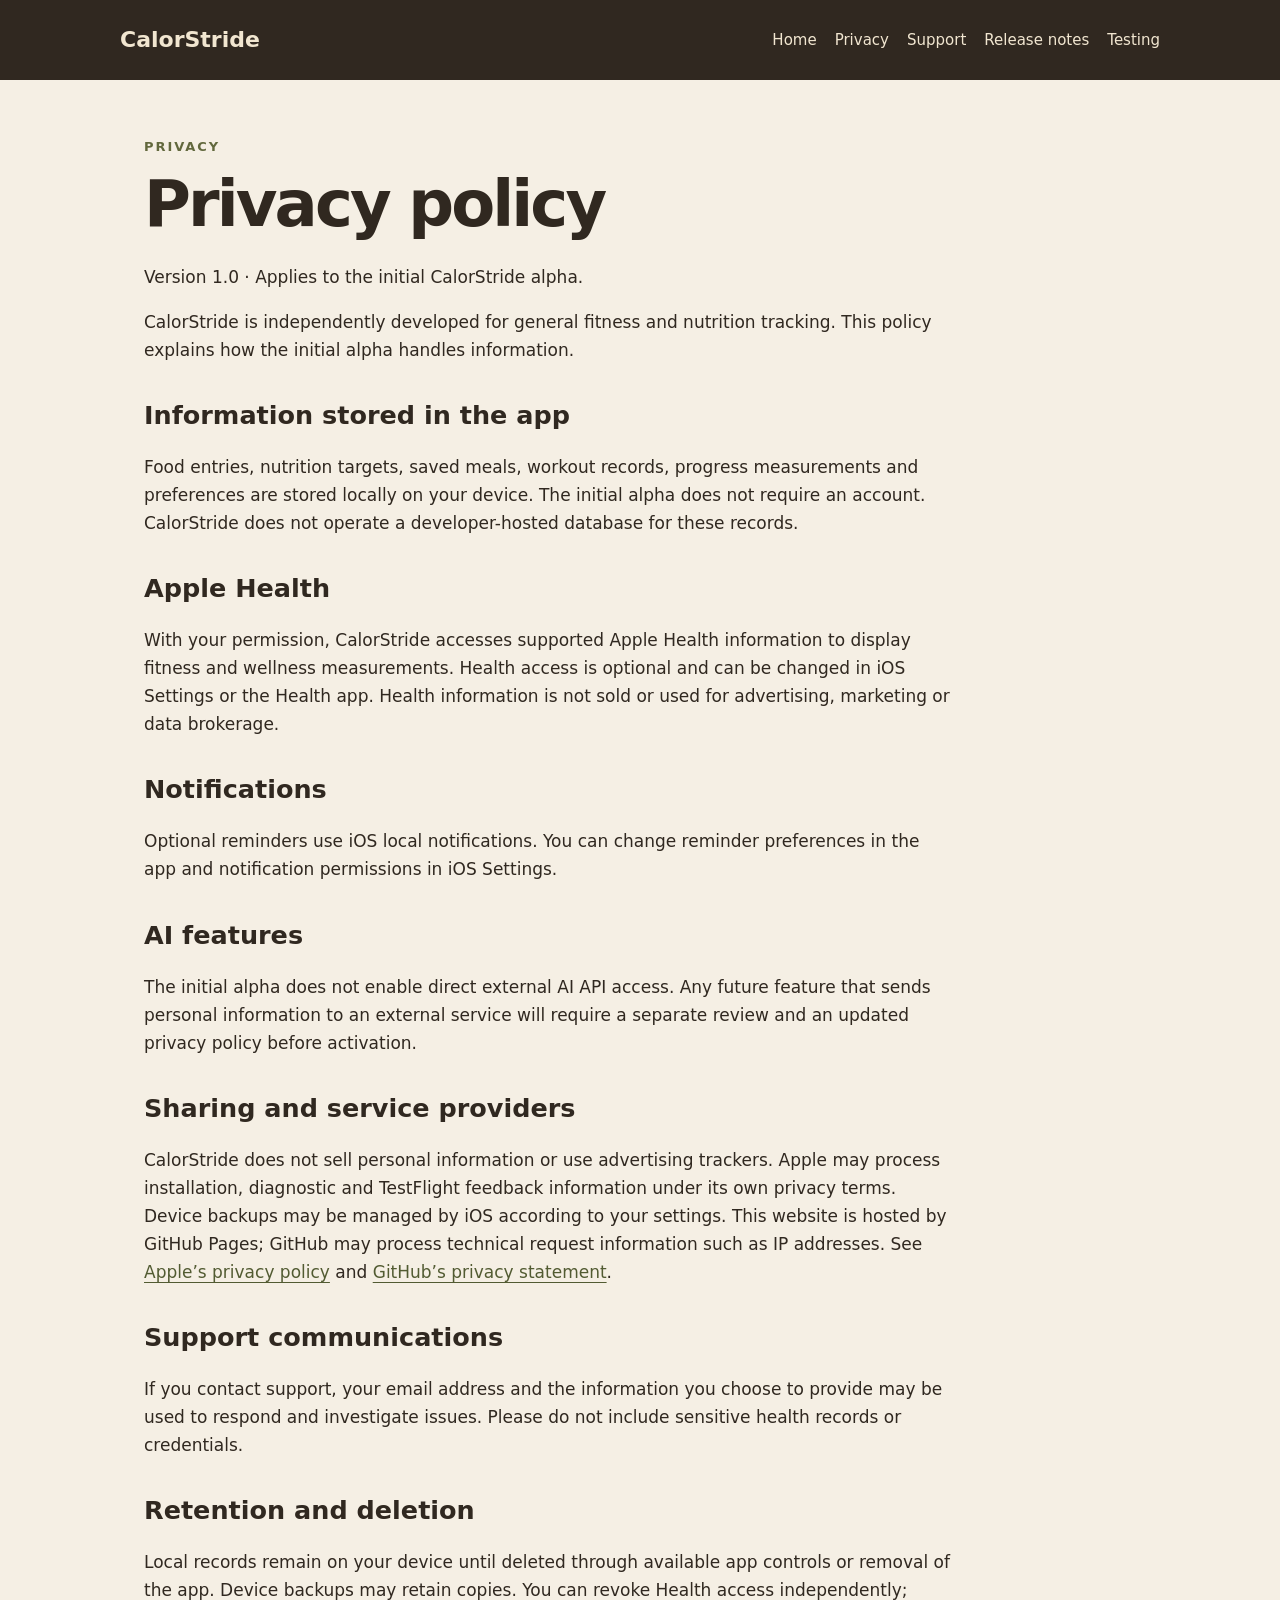
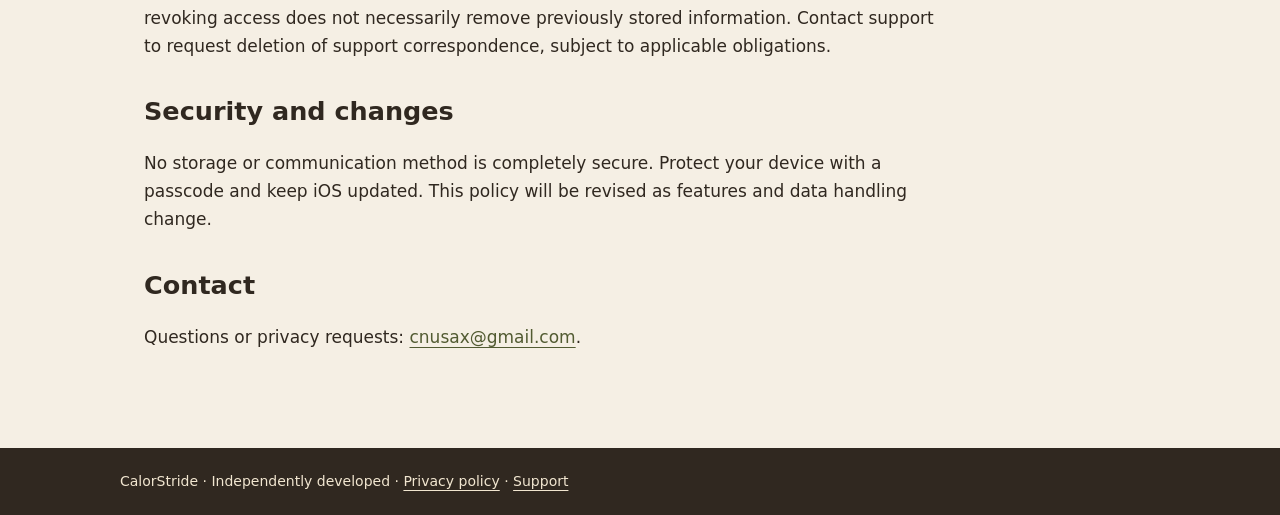
==== privacy.html @ e590fb26 "Add files via upload Initial CalorStride website" ====
<!doctype html><html lang="en"><head><meta charset="utf-8"><meta name="viewport" content="width=device-width, initial-scale=1"><title>Privacy policy | CalorStride</title><link rel="icon" href="icon.png"><link rel="stylesheet" href="style.css"></head><body><header><a class="brand" href="index.html">CalorStride</a><nav aria-label="Main navigation"><a href="index.html">Home</a><a href="privacy.html">Privacy</a><a href="support.html">Support</a><a href="releases.html">Release notes</a><a href="testing.html">Testing</a></nav></header><main><div class="eyebrow">Privacy</div><h1>Privacy policy</h1><p>Version 1.0 · Applies to the initial CalorStride alpha.</p><p>CalorStride is independently developed for general fitness and nutrition tracking. This policy explains how the initial alpha handles information.</p><h2>Information stored in the app</h2><p>Food entries, nutrition targets, saved meals, workout records, progress measurements and preferences are stored locally on your device. The initial alpha does not require an account. CalorStride does not operate a developer-hosted database for these records.</p><h2>Apple Health</h2><p>With your permission, CalorStride accesses supported Apple Health information to display fitness and wellness measurements. Health access is optional and can be changed in iOS Settings or the Health app. Health information is not sold or used for advertising, marketing or data brokerage.</p><h2>Notifications</h2><p>Optional reminders use iOS local notifications. You can change reminder preferences in the app and notification permissions in iOS Settings.</p><h2>AI features</h2><p>The initial alpha does not enable direct external AI API access. Any future feature that sends personal information to an external service will require a separate review and an updated privacy policy before activation.</p><h2>Sharing and service providers</h2><p>CalorStride does not sell personal information or use advertising trackers. Apple may process installation, diagnostic and TestFlight feedback information under its own privacy terms. Device backups may be managed by iOS according to your settings. This website is hosted by GitHub Pages; GitHub may process technical request information such as IP addresses. See <a href="https://www.apple.com/legal/privacy/">Apple’s privacy policy</a> and <a href="https://docs.github.com/en/site-policy/privacy-policies/github-general-privacy-statement">GitHub’s privacy statement</a>.</p><h2>Support communications</h2><p>If you contact support, your email address and the information you choose to provide may be used to respond and investigate issues. Please do not include sensitive health records or credentials.</p><h2>Retention and deletion</h2><p>Local records remain on your device until deleted through available app controls or removal of the app. Device backups may retain copies. You can revoke Health access independently; revoking access does not necessarily remove previously stored information. Contact support to request deletion of support correspondence, subject to applicable obligations.</p><h2>Security and changes</h2><p>No storage or communication method is completely secure. Protect your device with a passcode and keep iOS updated. This policy will be revised as features and data handling change.</p><h2>Contact</h2><p>Questions or privacy requests: <a href="mailto:cnusax@gmail.com">cnusax@gmail.com</a>.</p></main><footer>CalorStride · Independently developed · <a href="privacy.html">Privacy policy</a> · <a href="support.html">Support</a></footer></body></html>
---- style.css ----
*{box-sizing:border-box}body{margin:0;background:#f5efe4;color:#302820;font:17px/1.65 system-ui,sans-serif}header,footer{background:#302820;color:#f1e6d0;padding:22px max(5vw,calc((100vw - 1040px)/2))}header{display:flex;align-items:center;justify-content:space-between;flex-wrap:wrap;gap:18px}header a,footer a{color:#f1e6d0}a{color:#525b32;text-underline-offset:4px}nav{display:flex;gap:18px;flex-wrap:wrap}nav a{text-decoration:none;font-size:15px}.brand{font-weight:750;font-size:22px;text-decoration:none}main{max-width:1040px;margin:auto;padding:56px 24px 80px;min-height:70vh}h1{font-size:clamp(36px,6vw,64px);line-height:1.08;letter-spacing:-.045em;margin:12px 0 24px}h2{line-height:1.25;margin-top:36px}p{max-width:75ch}.eyebrow{font-size:13px;letter-spacing:.15em;text-transform:uppercase;font-weight:700;color:#62683d}.hero{display:grid;grid-template-columns:1.5fr 1fr;gap:48px;align-items:center}.hero img{width:100%;max-width:310px;border-radius:23%;box-shadow:0 18px 45px #30282025}.cards{display:grid;grid-template-columns:repeat(auto-fit,minmax(220px,1fr));gap:16px;margin-top:35px}.tile{background:#fffaf1;border:1px solid #ded2bf;border-radius:18px;padding:24px}.tile h2{margin:0;font-size:22px}.button{display:inline-block;background:#525b32;color:white;padding:12px 22px;border-radius:10px;text-decoration:none;font-weight:650}.note{border-left:4px solid #85865a;padding:12px 20px;background:#eae5d5}footer{font-size:14px}a:focus-visible{outline:3px solid #d77b32;outline-offset:4px}@media(max-width:650px){.hero{grid-template-columns:1fr}.hero img{max-width:200px}main{padding-top:35px}}
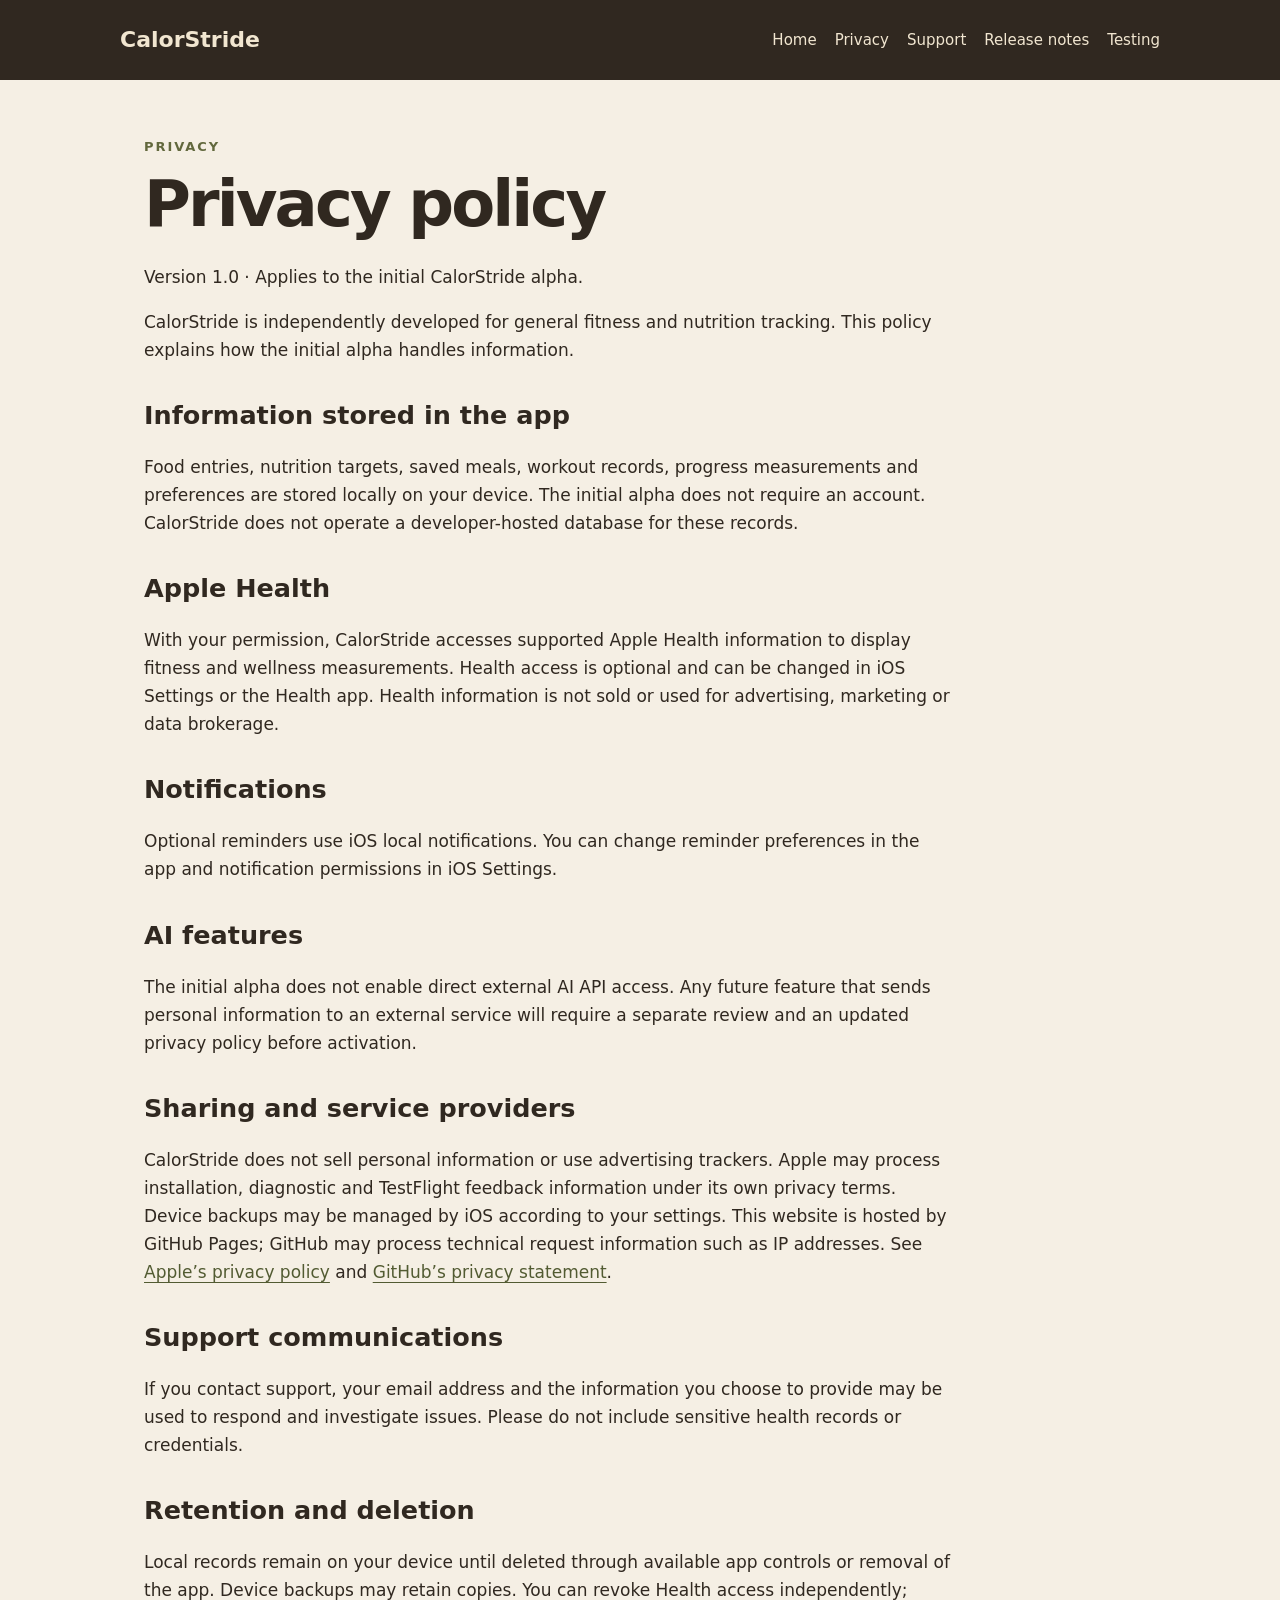
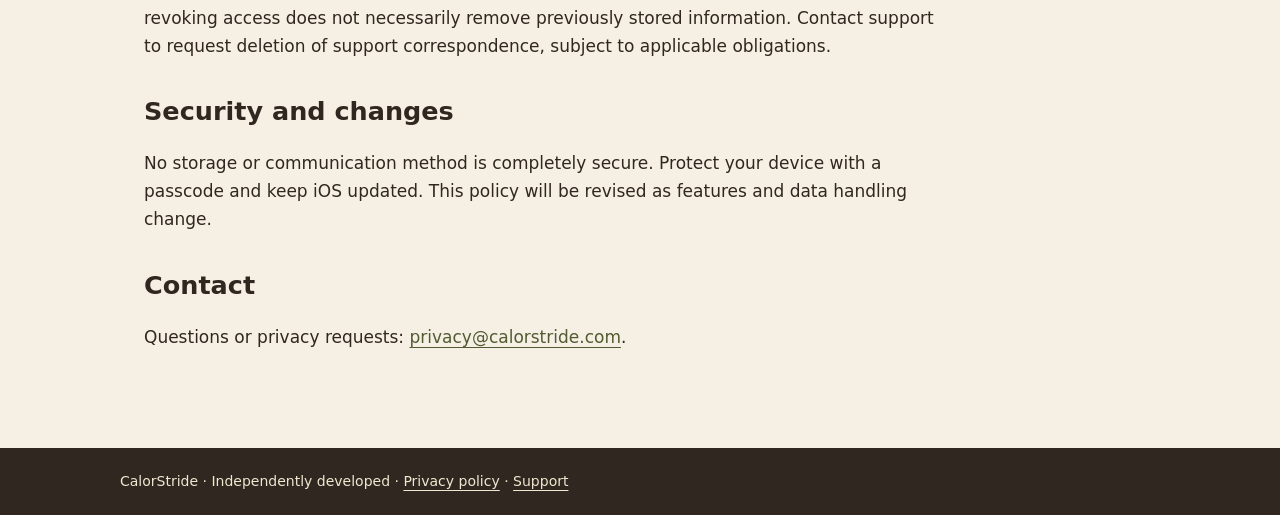
==== commit e5e685b6: "Change privacy policy contact email Updated contact email for privacy requests." ====
--- a/privacy.html
+++ b/privacy.html
@@ -1 +1 @@
-<!doctype html><html lang="en"><head><meta charset="utf-8"><meta name="viewport" content="width=device-width, initial-scale=1"><title>Privacy policy | CalorStride</title><link rel="icon" href="icon.png"><link rel="stylesheet" href="style.css"></head><body><header><a class="brand" href="index.html">CalorStride</a><nav aria-label="Main navigation"><a href="index.html">Home</a><a href="privacy.html">Privacy</a><a href="support.html">Support</a><a href="releases.html">Release notes</a><a href="testing.html">Testing</a></nav></header><main><div class="eyebrow">Privacy</div><h1>Privacy policy</h1><p>Version 1.0 · Applies to the initial CalorStride alpha.</p><p>CalorStride is independently developed for general fitness and nutrition tracking. This policy explains how the initial alpha handles information.</p><h2>Information stored in the app</h2><p>Food entries, nutrition targets, saved meals, workout records, progress measurements and preferences are stored locally on your device. The initial alpha does not require an account. CalorStride does not operate a developer-hosted database for these records.</p><h2>Apple Health</h2><p>With your permission, CalorStride accesses supported Apple Health information to display fitness and wellness measurements. Health access is optional and can be changed in iOS Settings or the Health app. Health information is not sold or used for advertising, marketing or data brokerage.</p><h2>Notifications</h2><p>Optional reminders use iOS local notifications. You can change reminder preferences in the app and notification permissions in iOS Settings.</p><h2>AI features</h2><p>The initial alpha does not enable direct external AI API access. Any future feature that sends personal information to an external service will require a separate review and an updated privacy policy before activation.</p><h2>Sharing and service providers</h2><p>CalorStride does not sell personal information or use advertising trackers. Apple may process installation, diagnostic and TestFlight feedback information under its own privacy terms. Device backups may be managed by iOS according to your settings. This website is hosted by GitHub Pages; GitHub may process technical request information such as IP addresses. See <a href="https://www.apple.com/legal/privacy/">Apple’s privacy policy</a> and <a href="https://docs.github.com/en/site-policy/privacy-policies/github-general-privacy-statement">GitHub’s privacy statement</a>.</p><h2>Support communications</h2><p>If you contact support, your email address and the information you choose to provide may be used to respond and investigate issues. Please do not include sensitive health records or credentials.</p><h2>Retention and deletion</h2><p>Local records remain on your device until deleted through available app controls or removal of the app. Device backups may retain copies. You can revoke Health access independently; revoking access does not necessarily remove previously stored information. Contact support to request deletion of support correspondence, subject to applicable obligations.</p><h2>Security and changes</h2><p>No storage or communication method is completely secure. Protect your device with a passcode and keep iOS updated. This policy will be revised as features and data handling change.</p><h2>Contact</h2><p>Questions or privacy requests: <a href="mailto:cnusax@gmail.com">cnusax@gmail.com</a>.</p></main><footer>CalorStride · Independently developed · <a href="privacy.html">Privacy policy</a> · <a href="support.html">Support</a></footer></body></html>+<!doctype html><html lang="en"><head><meta charset="utf-8"><meta name="viewport" content="width=device-width, initial-scale=1"><title>Privacy policy | CalorStride</title><link rel="icon" href="icon.png"><link rel="stylesheet" href="style.css"></head><body><header><a class="brand" href="index.html">CalorStride</a><nav aria-label="Main navigation"><a href="index.html">Home</a><a href="privacy.html">Privacy</a><a href="support.html">Support</a><a href="releases.html">Release notes</a><a href="testing.html">Testing</a></nav></header><main><div class="eyebrow">Privacy</div><h1>Privacy policy</h1><p>Version 1.0 · Applies to the initial CalorStride alpha.</p><p>CalorStride is independently developed for general fitness and nutrition tracking. This policy explains how the initial alpha handles information.</p><h2>Information stored in the app</h2><p>Food entries, nutrition targets, saved meals, workout records, progress measurements and preferences are stored locally on your device. The initial alpha does not require an account. CalorStride does not operate a developer-hosted database for these records.</p><h2>Apple Health</h2><p>With your permission, CalorStride accesses supported Apple Health information to display fitness and wellness measurements. Health access is optional and can be changed in iOS Settings or the Health app. Health information is not sold or used for advertising, marketing or data brokerage.</p><h2>Notifications</h2><p>Optional reminders use iOS local notifications. You can change reminder preferences in the app and notification permissions in iOS Settings.</p><h2>AI features</h2><p>The initial alpha does not enable direct external AI API access. Any future feature that sends personal information to an external service will require a separate review and an updated privacy policy before activation.</p><h2>Sharing and service providers</h2><p>CalorStride does not sell personal information or use advertising trackers. Apple may process installation, diagnostic and TestFlight feedback information under its own privacy terms. Device backups may be managed by iOS according to your settings. This website is hosted by GitHub Pages; GitHub may process technical request information such as IP addresses. See <a href="https://www.apple.com/legal/privacy/">Apple’s privacy policy</a> and <a href="https://docs.github.com/en/site-policy/privacy-policies/github-general-privacy-statement">GitHub’s privacy statement</a>.</p><h2>Support communications</h2><p>If you contact support, your email address and the information you choose to provide may be used to respond and investigate issues. Please do not include sensitive health records or credentials.</p><h2>Retention and deletion</h2><p>Local records remain on your device until deleted through available app controls or removal of the app. Device backups may retain copies. You can revoke Health access independently; revoking access does not necessarily remove previously stored information. Contact support to request deletion of support correspondence, subject to applicable obligations.</p><h2>Security and changes</h2><p>No storage or communication method is completely secure. Protect your device with a passcode and keep iOS updated. This policy will be revised as features and data handling change.</p><h2>Contact</h2><p>Questions or privacy requests: <a href="mailto:privacy@calorstride.com">privacy@calorstride.com</a>.</p></main><footer>CalorStride · Independently developed · <a href="privacy.html">Privacy policy</a> · <a href="support.html">Support</a></footer></body></html>
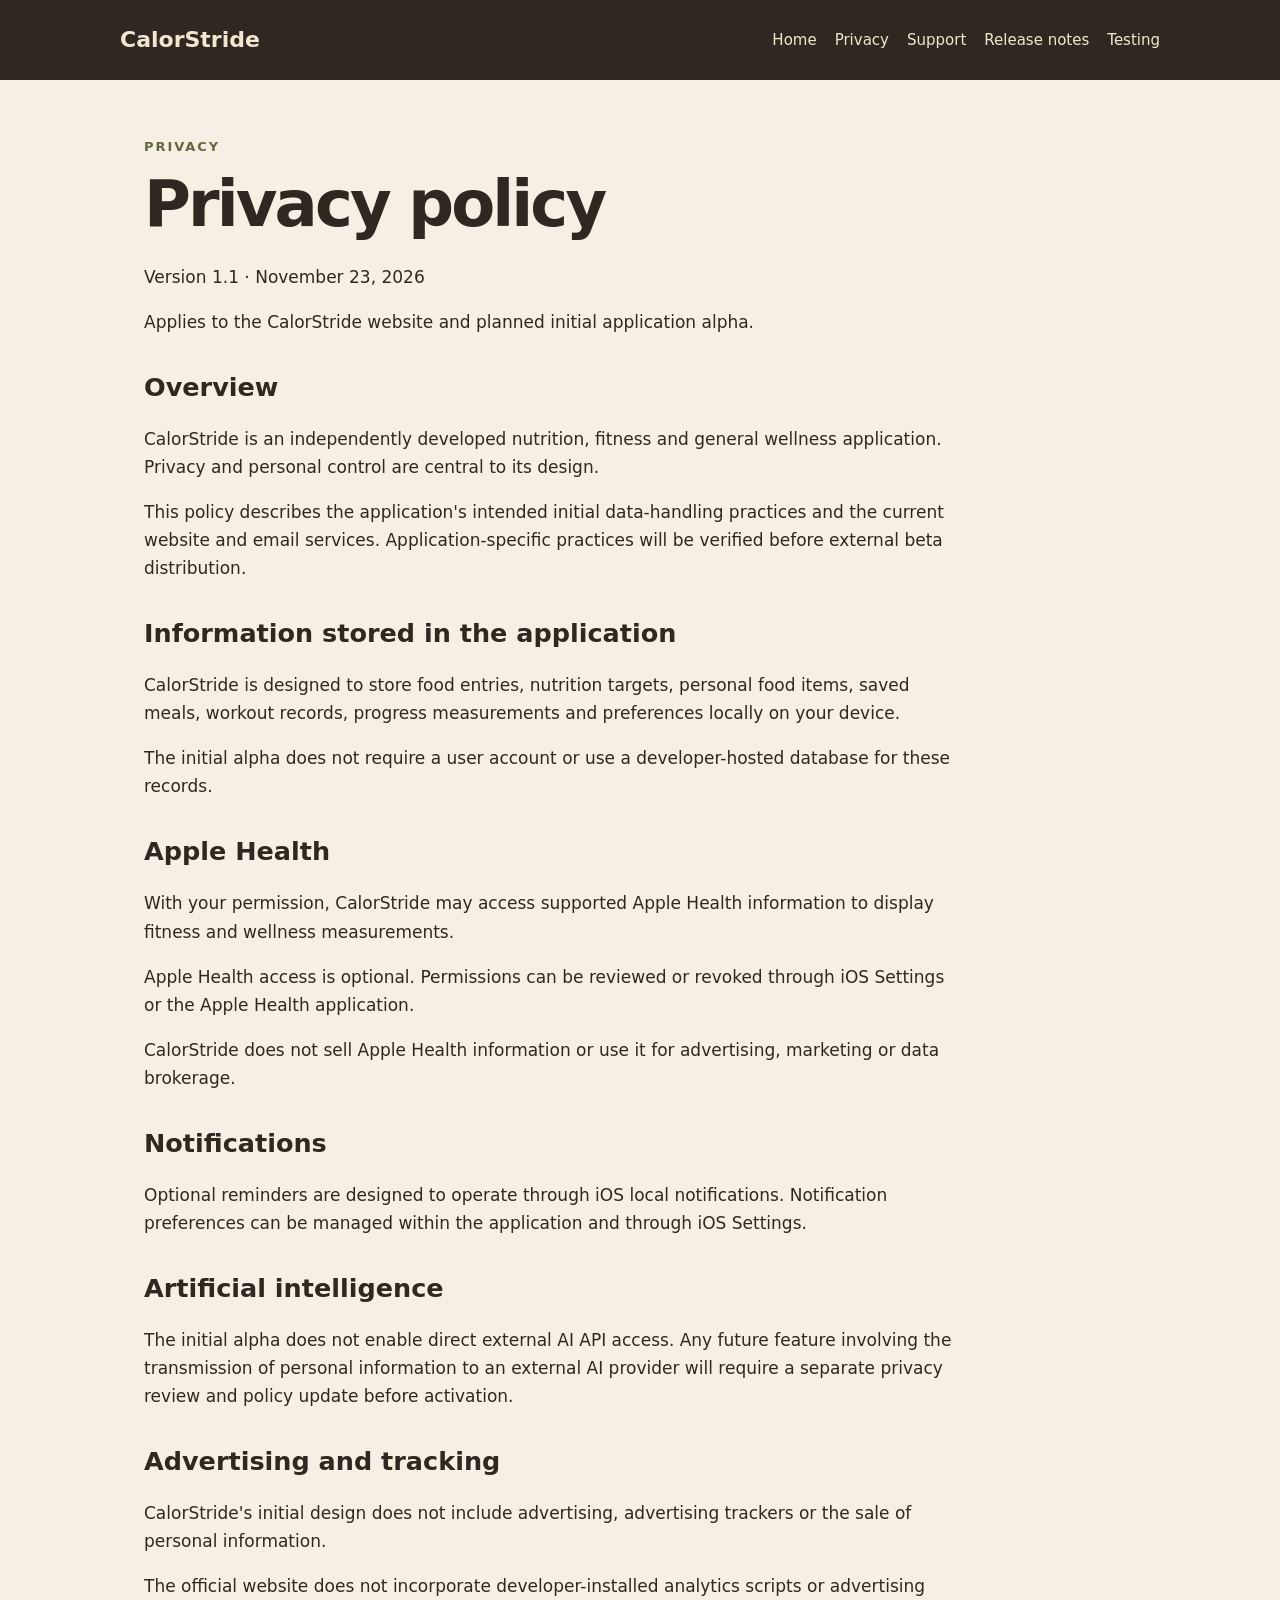
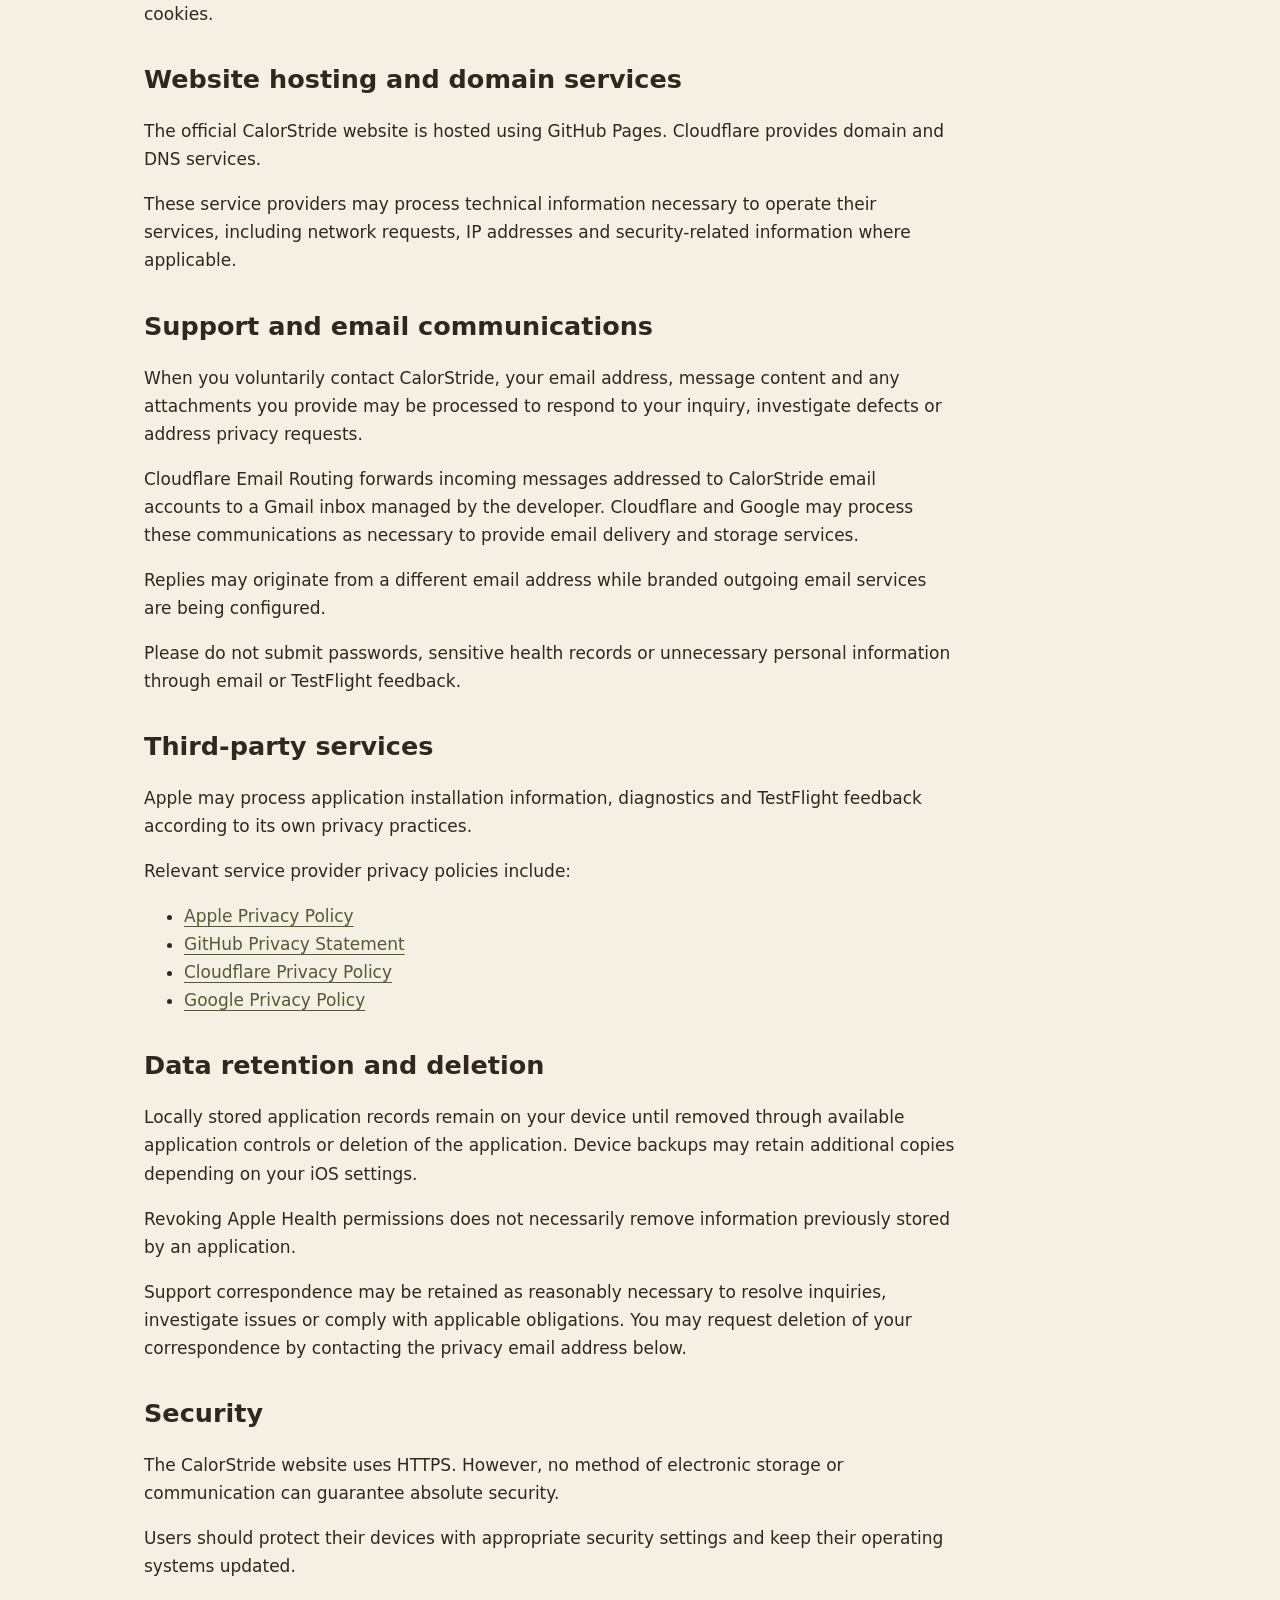
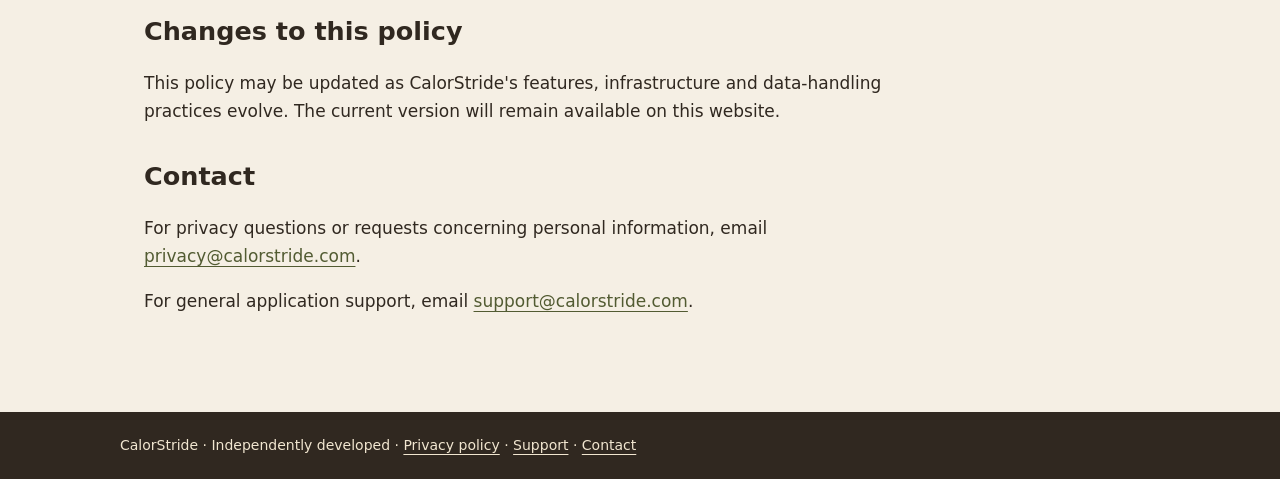
==== commit bfc8daad: "Revise privacy policy to version 1.1 Updated privacy policy to version 1.1, including changes to dat" ====
--- a/privacy.html
+++ b/privacy.html
@@ -1 +1,111 @@
-<!doctype html><html lang="en"><head><meta charset="utf-8"><meta name="viewport" content="width=device-width, initial-scale=1"><title>Privacy policy | CalorStride</title><link rel="icon" href="icon.png"><link rel="stylesheet" href="style.css"></head><body><header><a class="brand" href="index.html">CalorStride</a><nav aria-label="Main navigation"><a href="index.html">Home</a><a href="privacy.html">Privacy</a><a href="support.html">Support</a><a href="releases.html">Release notes</a><a href="testing.html">Testing</a></nav></header><main><div class="eyebrow">Privacy</div><h1>Privacy policy</h1><p>Version 1.0 · Applies to the initial CalorStride alpha.</p><p>CalorStride is independently developed for general fitness and nutrition tracking. This policy explains how the initial alpha handles information.</p><h2>Information stored in the app</h2><p>Food entries, nutrition targets, saved meals, workout records, progress measurements and preferences are stored locally on your device. The initial alpha does not require an account. CalorStride does not operate a developer-hosted database for these records.</p><h2>Apple Health</h2><p>With your permission, CalorStride accesses supported Apple Health information to display fitness and wellness measurements. Health access is optional and can be changed in iOS Settings or the Health app. Health information is not sold or used for advertising, marketing or data brokerage.</p><h2>Notifications</h2><p>Optional reminders use iOS local notifications. You can change reminder preferences in the app and notification permissions in iOS Settings.</p><h2>AI features</h2><p>The initial alpha does not enable direct external AI API access. Any future feature that sends personal information to an external service will require a separate review and an updated privacy policy before activation.</p><h2>Sharing and service providers</h2><p>CalorStride does not sell personal information or use advertising trackers. Apple may process installation, diagnostic and TestFlight feedback information under its own privacy terms. Device backups may be managed by iOS according to your settings. This website is hosted by GitHub Pages; GitHub may process technical request information such as IP addresses. See <a href="https://www.apple.com/legal/privacy/">Apple’s privacy policy</a> and <a href="https://docs.github.com/en/site-policy/privacy-policies/github-general-privacy-statement">GitHub’s privacy statement</a>.</p><h2>Support communications</h2><p>If you contact support, your email address and the information you choose to provide may be used to respond and investigate issues. Please do not include sensitive health records or credentials.</p><h2>Retention and deletion</h2><p>Local records remain on your device until deleted through available app controls or removal of the app. Device backups may retain copies. You can revoke Health access independently; revoking access does not necessarily remove previously stored information. Contact support to request deletion of support correspondence, subject to applicable obligations.</p><h2>Security and changes</h2><p>No storage or communication method is completely secure. Protect your device with a passcode and keep iOS updated. This policy will be revised as features and data handling change.</p><h2>Contact</h2><p>Questions or privacy requests: <a href="mailto:privacy@calorstride.com">privacy@calorstride.com</a>.</p></main><footer>CalorStride · Independently developed · <a href="privacy.html">Privacy policy</a> · <a href="support.html">Support</a></footer></body></html>
+
+<!DOCTYPE html>
+<html lang="en">
+<head>
+    <meta charset="utf-8">
+    <meta name="viewport" content="width=device-width, initial-scale=1">
+    <title>Privacy policy | CalorStride</title>
+    <link rel="icon" href="icon.png">
+    <link rel="stylesheet" href="style.css">
+</head>
+<body>
+    <header>
+        <a class="brand" href="index.html">CalorStride</a>
+        <nav aria-label="Main navigation">
+            <a href="index.html">Home</a>
+            <a href="privacy.html">Privacy</a>
+            <a href="support.html">Support</a>
+            <a href="releases.html">Release notes</a>
+            <a href="testing.html">Testing</a>
+        </nav>
+    </header>
+
+    <main>
+        <div class="eyebrow">Privacy</div>
+        <h1>Privacy policy</h1>
+
+        <p>Version 1.1 · November 23, 2026</p>
+        <p>Applies to the CalorStride website and planned initial application alpha.</p>
+
+        <h2>Overview</h2>
+        <p>CalorStride is an independently developed nutrition, fitness and general wellness application. Privacy and personal control are central to its design.</p>
+
+        <p>This policy describes the application's intended initial data-handling practices and the current website and email services. Application-specific practices will be verified before external beta distribution.</p>
+
+        <h2>Information stored in the application</h2>
+        <p>CalorStride is designed to store food entries, nutrition targets, personal food items, saved meals, workout records, progress measurements and preferences locally on your device.</p>
+
+        <p>The initial alpha does not require a user account or use a developer-hosted database for these records.</p>
+
+        <h2>Apple Health</h2>
+        <p>With your permission, CalorStride may access supported Apple Health information to display fitness and wellness measurements.</p>
+
+        <p>Apple Health access is optional. Permissions can be reviewed or revoked through iOS Settings or the Apple Health application.</p>
+
+        <p>CalorStride does not sell Apple Health information or use it for advertising, marketing or data brokerage.</p>
+
+        <h2>Notifications</h2>
+        <p>Optional reminders are designed to operate through iOS local notifications. Notification preferences can be managed within the application and through iOS Settings.</p>
+
+        <h2>Artificial intelligence</h2>
+        <p>The initial alpha does not enable direct external AI API access. Any future feature involving the transmission of personal information to an external AI provider will require a separate privacy review and policy update before activation.</p>
+
+        <h2>Advertising and tracking</h2>
+        <p>CalorStride's initial design does not include advertising, advertising trackers or the sale of personal information.</p>
+
+        <p>The official website does not incorporate developer-installed analytics scripts or advertising cookies.</p>
+
+        <h2>Website hosting and domain services</h2>
+        <p>The official CalorStride website is hosted using GitHub Pages. Cloudflare provides domain and DNS services.</p>
+
+        <p>These service providers may process technical information necessary to operate their services, including network requests, IP addresses and security-related information where applicable.</p>
+
+        <h2>Support and email communications</h2>
+        <p>When you voluntarily contact CalorStride, your email address, message content and any attachments you provide may be processed to respond to your inquiry, investigate defects or address privacy requests.</p>
+
+        <p>Cloudflare Email Routing forwards incoming messages addressed to CalorStride email accounts to a Gmail inbox managed by the developer. Cloudflare and Google may process these communications as necessary to provide email delivery and storage services.</p>
+
+        <p>Replies may originate from a different email address while branded outgoing email services are being configured.</p>
+
+        <p>Please do not submit passwords, sensitive health records or unnecessary personal information through email or TestFlight feedback.</p>
+
+        <h2>Third-party services</h2>
+        <p>Apple may process application installation information, diagnostics and TestFlight feedback according to its own privacy practices.</p>
+
+        <p>Relevant service provider privacy policies include:</p>
+        <ul>
+            <li><a href="https://www.apple.com/legal/privacy/">Apple Privacy Policy</a></li>
+            <li><a href="https://docs.github.com/en/site-policy/privacy-policies/github-general-privacy-statement">GitHub Privacy Statement</a></li>
+            <li><a href="https://www.cloudflare.com/privacypolicy/">Cloudflare Privacy Policy</a></li>
+            <li><a href="https://policies.google.com/privacy">Google Privacy Policy</a></li>
+        </ul>
+
+        <h2>Data retention and deletion</h2>
+        <p>Locally stored application records remain on your device until removed through available application controls or deletion of the application. Device backups may retain additional copies depending on your iOS settings.</p>
+
+        <p>Revoking Apple Health permissions does not necessarily remove information previously stored by an application.</p>
+
+        <p>Support correspondence may be retained as reasonably necessary to resolve inquiries, investigate issues or comply with applicable obligations. You may request deletion of your correspondence by contacting the privacy email address below.</p>
+
+        <h2>Security</h2>
+        <p>The CalorStride website uses HTTPS. However, no method of electronic storage or communication can guarantee absolute security.</p>
+
+        <p>Users should protect their devices with appropriate security settings and keep their operating systems updated.</p>
+
+        <h2>Changes to this policy</h2>
+        <p>This policy may be updated as CalorStride's features, infrastructure and data-handling practices evolve. The current version will remain available on this website.</p>
+
+        <h2>Contact</h2>
+        <p>For privacy questions or requests concerning personal information, email <a href="mailto:privacy@calorstride.com">privacy@calorstride.com</a>.</p>
+
+        <p>For general application support, email <a href="mailto:support@calorstride.com">support@calorstride.com</a>.</p>
+    </main>
+
+    <footer>
+        CalorStride · Independently developed ·
+        <a href="privacy.html">Privacy policy</a> ·
+        <a href="support.html">Support</a> ·
+        <a href="mailto:contact@calorstride.com">Contact</a>
+    </footer>
+</body>
+</html>
